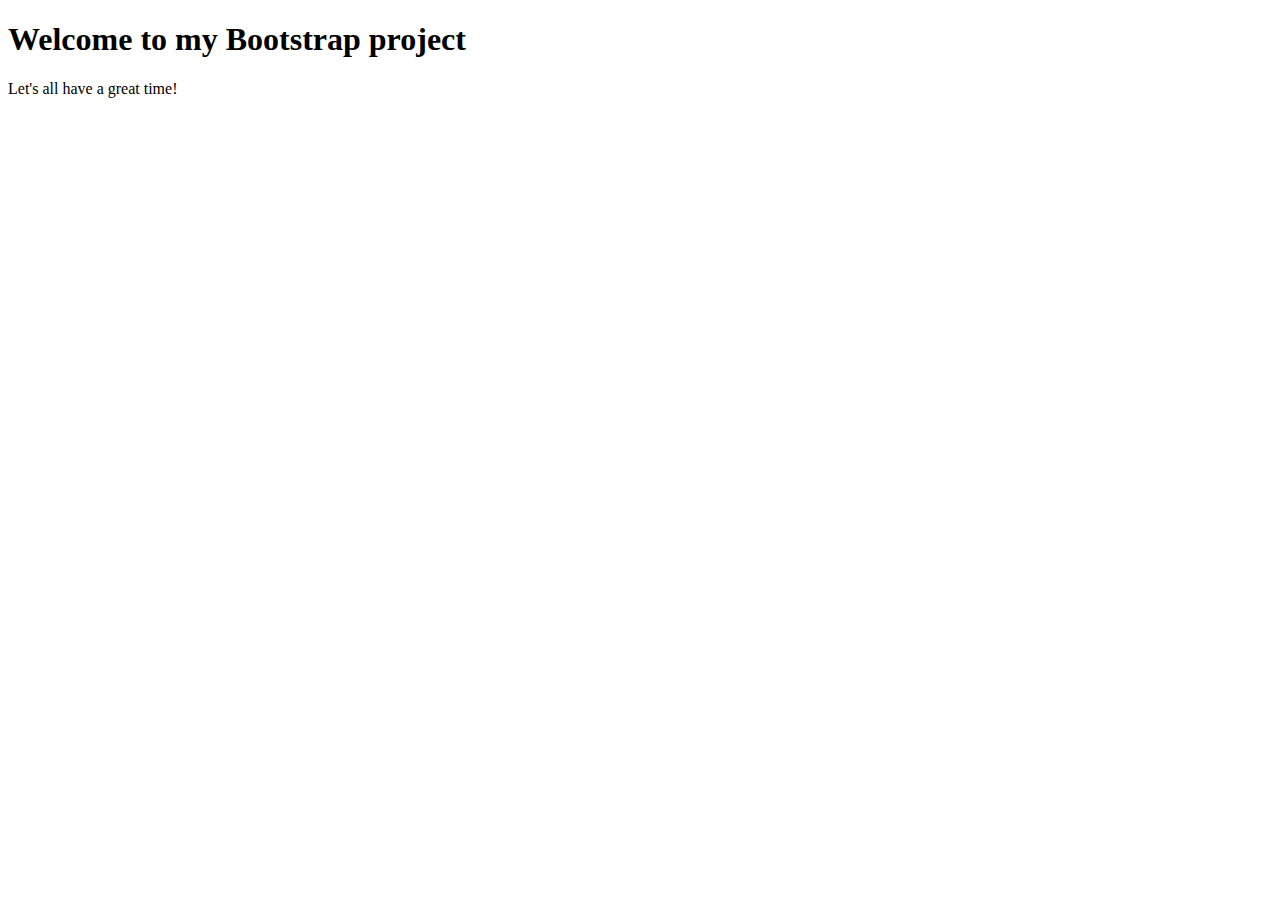
==== index.html @ 6d860e7c "Create index.html" ====
<!DOCTYPE html>
<html lang="en">
<head>
    <meta charset="UTF-8">
    <meta name="viewport" content="width=device-width, initial-scale=1.0">
    <meta http-equiv="X-UA-Compatible" content="ie=edge">
    <title>Cole's Bootstrap Project</title>
</head>
<body>
    <main>
        <h1>Welcome to my Bootstrap project</h1>
        <p>Let's all have a great time!</p>
    </main>
</body>
</html>
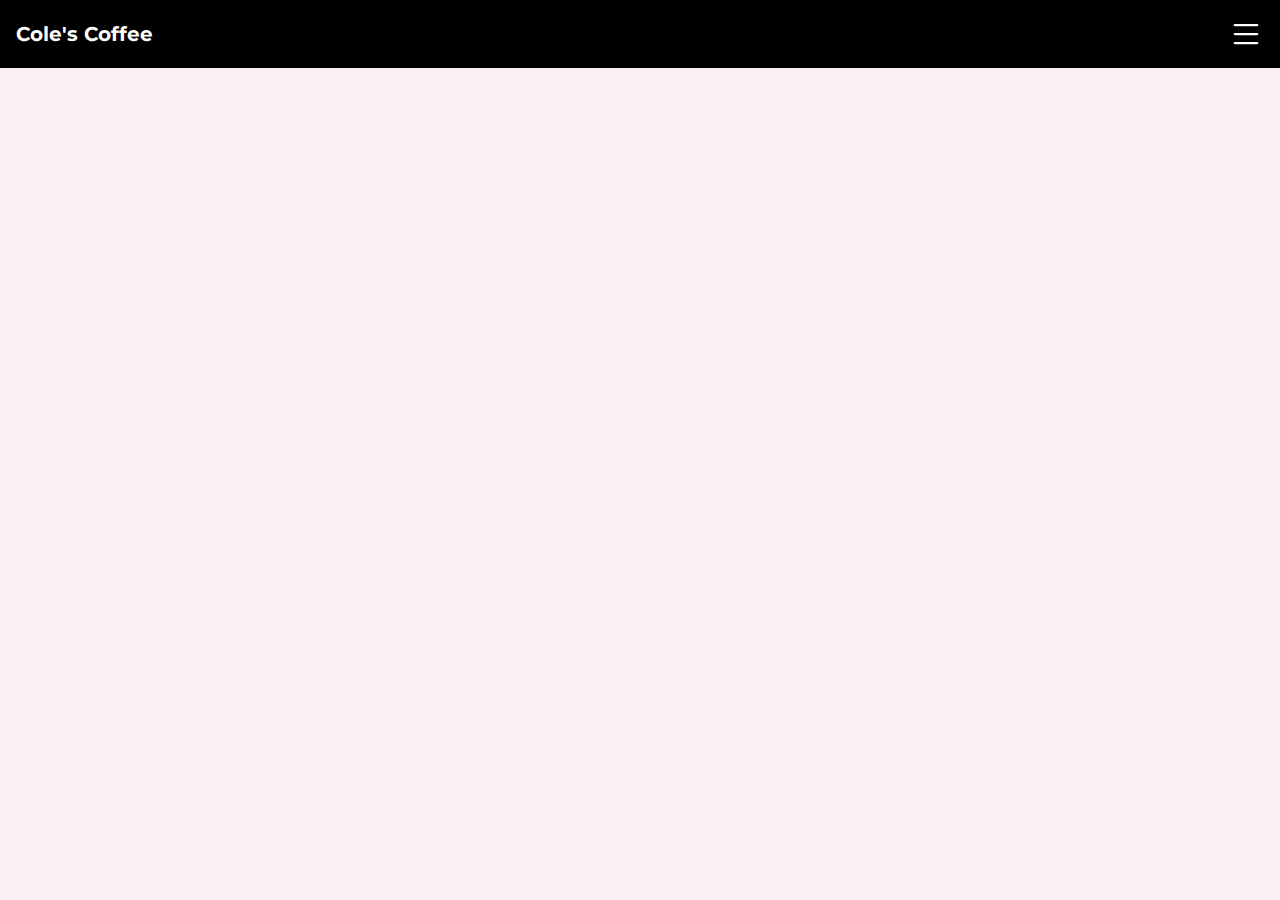
==== commit e4596692: "Getting started on tutorial. Header and navbar done" ====
--- a/index.html
+++ b/index.html
@@ -2,14 +2,95 @@
 <html lang="en">
 <head>
     <meta charset="UTF-8">
+    <meta http-equiv="X-UA-Compatible" content="ie=edge">
     <meta name="viewport" content="width=device-width, initial-scale=1.0">
-    <meta http-equiv="X-UA-Compatible" content="ie=edge">
-    <title>Cole's Bootstrap Project</title>
+    <title>Cole's Bootstrap Project "Gorilla Coffee Tutorial"</title>
+
+    <!--STOPPED VIDEO AT 42:39-->
+
+    <!--Main css file and Bootstrap file -->
+    <link href="https://cdn.jsdelivr.net/npm/bootstrap@5.3.3/dist/css/bootstrap.min.css" rel="stylesheet" integrity="sha384-QWTKZyjpPEjISv5WaRU9OFeRpok6YctnYmDr5pNlyT2bRjXh0JMhjY6hW+ALEwIH" crossorigin="anonymous">
+    <link rel="stylesheet" href="css/main.css" />
+
+    <!--Google fonts-->
+    <link rel="preconnect" href="https://fonts.googleapis.com">
+    <link rel="preconnect" href="https://fonts.gstatic.com" crossorigin>
+    <link href="https://fonts.googleapis.com/css2?family=Montserrat:ital,wght@0,100..900;1,100..900&display=swap" rel="stylesheet">
+
+    <!--Bootstrap icons-->
+    <link rel="stylesheet" href="https://cdn.jsdelivr.net/npm/bootstrap-icons@1.11.3/font/bootstrap-icons.min.css">
+
 </head>
 <body>
-    <main>
-        <h1>Welcome to my Bootstrap project</h1>
-        <p>Let's all have a great time!</p>
-    </main>
+    <header class="header p-3 position-absolute start-0 top-0 end-0" style="background-color: black;">
+        <div class="d-flex justify-content-between align-items-center">
+            <a href="/" class="text-decoration-none text-white fs-5 fw-bold">Cole's Coffee</a>
+
+            <div>
+                <button class="navbar-toggler text-white" type="button" data-bs-toggle="collapse" data-bs-target="#navbar" aria-controls="navbar" aria-expanded="false" aria-label="Toggle Navigation">
+                    <svg xmlns="http://www.w3.org/2000/svg" width="36" height="36" fill="currentColor" class="bi bi-list" viewBox="0 0 16 16">
+                        <path fill-rule="evenodd" d="M2.5 12a.5.5 0 0 1 .5-.5h10a.5.5 0 0 1 0 1H3a.5.5 0 0 1-.5-.5m0-4a.5.5 0 0 1 .5-.5h10a.5.5 0 0 1 0 1H3a.5.5 0 0 1-.5-.5m0-4a.5.5 0 0 1 .5-.5h10a.5.5 0 0 1 0 1H3a.5.5 0 0 1-.5-.5" />
+                    </svg>
+                </button>
+            </div>
+        </div>
+    </header>
+
+    <nav class="collapse navbar-collapse dropdown-nav" id="navbar">
+        
+        <div class="dropdown-nav__container container-xxl d-flex align-items-start align-items-md-center">
+            <div class="row align-items-start">
+                <div class="col-12 col-sm-4 mt-4">
+                    <a href="#" class="row text-decoration-none">
+                        <div class="col-2 col-sm-12 mb-4">
+                            <img src="img/1-coffe-flavour.jpg" alt="Coffee Flavor" class="img-fluid" width="553" height="746" loading="lazy" />
+                        </div>
+                        <div class="col-10">
+                            <h3>Amazing flavor!</h3>
+                            <p>Find out more about our amazing flavor!</p>
+                            <p>Learn More<i class="bi bi-arrow-right-short"></i></p>
+                        </div>
+                    </a>
+                </div>
+                <div class="col-12 col-sm-4 mt-4">
+                    <a href="#" class="row text-decoration-none">
+                        <div class="col-2 col-sm-12 mb-4">
+                            <img src="img/2-health-benefits.jpg" alt="Surprising Benefits" class="img-fluid" width="553" height="746" loading="lazy" />
+                        </div>
+                        <div class="col-10">
+                            <h3>Surprising Benefits!</h3>
+                            <p>Find out more about our surprising benefits!</p>
+                            <p>Learn More<i class="bi bi-arrow-right-short"></i></p>
+                        </div>
+                    </a>
+                </div>
+                <div class="col-12 col-sm-4 mt-4">
+                    <a href="#" class="row text-decoration-none">
+                        <div class="col-2 col-sm-12 mb-4">
+                            <img src="img/3-essential-nutrients.jpg" alt="Essential Nutrients" class="img-fluid" width="553" height="746" loading="lazy" />
+                        </div>
+                        <div class="col-10">
+                            <h3>Essential Nutrients!</h3>
+                            <p>Find out more about our essential nutrients!</p>
+                            <p>Learn More<i class="bi bi-arrow-right-short"></i></p>
+                        </div>
+                    </a>
+                </div>
+            </div>
+
+
+            <button class="navbar-toggler dropdown-nav__closeNavBtn" type="button" data-bs-toggle="collapse" data-bs-target="#navbar" aria-controls="navbar" aria-expanded="false" aria-label="Toggle Navigation">
+                <svg xmlns="http://www.w3.org/2000/svg" width="36" height="36" fill="currentColor" class="bi bi-x-lg" viewBox="0 0 16 16">
+                    <path d="M2.146 2.854a.5.5 0 1 1 .708-.708L8 7.293l5.146-5.147a.5.5 0 0 1 .708.708L8.707 8l5.147 5.146a.5.5 0 0 1-.708.708L8 8.707l-5.146 5.147a.5.5 0 0 1-.708-.708L7.293 8z" />
+                </svg>
+            </button>
+
+        </div>
+    </nav>
+
+    <!--30:38 in the video-->
+
+    <!--Bootstrap JS-->
+    <script src="https://cdn.jsdelivr.net/npm/bootstrap@5.3.3/dist/js/bootstrap.bundle.min.js" integrity="sha384-YvpcrYf0tY3lHB60NNkmXc5s9fDVZLESaAA55NDzOxhy9GkcIdslK1eN7N6jIeHz" crossorigin="anonymous"></script>
 </body>
 </html>--- a/css/main.css
+++ b/css/main.css
@@ -0,0 +1,35 @@
+:root {
+    --primary-color: #0a1118;
+    --primary-color-highlight: #233D54;
+    --bs-body-bg: #FBF0F6;
+    --bs-body-font-family: 'Montserrat', sans-serif;
+}
+
+.header {
+    z-index: 2;
+}
+
+#navbar {
+    position: fixed;
+    left: 0;
+    top: 0;
+    right: 0;
+    bottom: 0;
+    background-color: rgb(255, 247, 231);
+    z-index: 4;
+}
+
+.dropdown-nav__closeNavBtn {
+    position: absolute;
+    top: 20px;
+    right: 16px;
+    background-color: rgbA(255, 255, 255, 0.6);
+}
+
+.dropdown-nav__container {
+    height: 100vh;
+    padding: 0 1rem;
+}
+
+a { color: var(--primary-color); }
+a:hover { color: var(--primary-color); }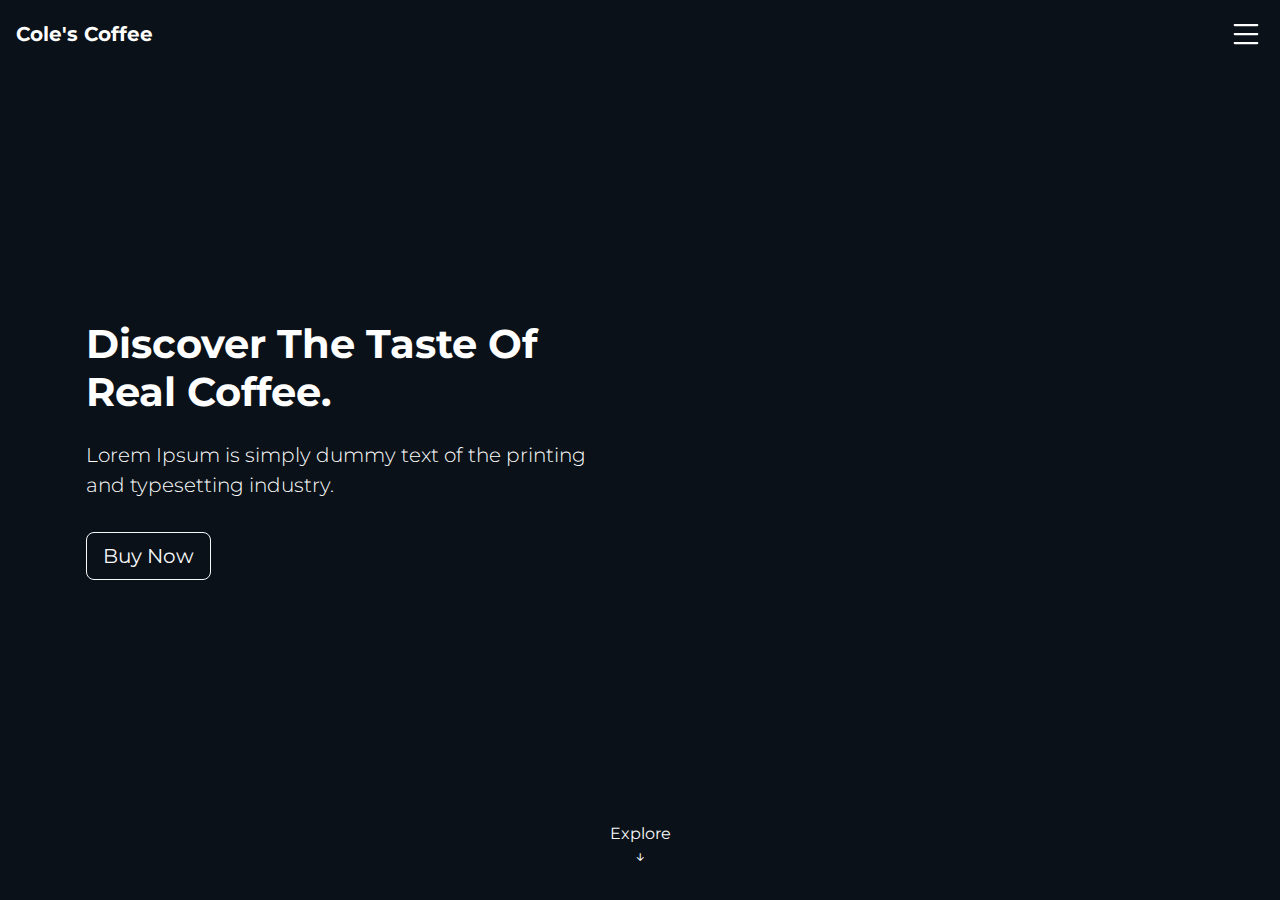
==== commit d21996fe: "Hero completed." ====
--- a/index.html
+++ b/index.html
@@ -6,7 +6,7 @@
     <meta name="viewport" content="width=device-width, initial-scale=1.0">
     <title>Cole's Bootstrap Project "Gorilla Coffee Tutorial"</title>
 
-    <!--STOPPED VIDEO AT 42:39-->
+    <!--STOPPED VIDEO AT 1:06:10-->
 
     <!--Main css file and Bootstrap file -->
     <link href="https://cdn.jsdelivr.net/npm/bootstrap@5.3.3/dist/css/bootstrap.min.css" rel="stylesheet" integrity="sha384-QWTKZyjpPEjISv5WaRU9OFeRpok6YctnYmDr5pNlyT2bRjXh0JMhjY6hW+ALEwIH" crossorigin="anonymous">
@@ -22,7 +22,8 @@
 
 </head>
 <body>
-    <header class="header p-3 position-absolute start-0 top-0 end-0" style="background-color: black;">
+    <!--Header start-->
+    <header class="header p-3 position-absolute start-0 top-0 end-0">
         <div class="d-flex justify-content-between align-items-center">
             <a href="/" class="text-decoration-none text-white fs-5 fw-bold">Cole's Coffee</a>
 
@@ -35,9 +36,10 @@
             </div>
         </div>
     </header>
+    <!--Header end-->
+    <!--Navbar start-->
+    <nav class="collapse navbar-collapse dropdown-nav" id="navbar">
 
-    <nav class="collapse navbar-collapse dropdown-nav" id="navbar">
-        
         <div class="dropdown-nav__container container-xxl d-flex align-items-start align-items-md-center">
             <div class="row align-items-start">
                 <div class="col-12 col-sm-4 mt-4">
@@ -87,9 +89,37 @@
 
         </div>
     </nav>
+    <!--Navbar end-->
+    <!--Hero start-->
+    <section class="hero">
 
-    <!--30:38 in the video-->
+        <div class="hero__overlay"></div>
 
+        <video playsinLine="playsinline" autoplay="autoplay" muted="muted" loop="loop" Loading="lazy" class="hero__video">
+            <source src="img/2675515-hd_1920_1080_30fps.mp4" type="video/mp4" />
+        </video>
+
+        <div class="hero__content h-100 container-custom position-relative">
+            <div class="d-flex h-100 align-items-center hero__content-width">
+                <div class="text-white">
+                    <h1 class="hero__heading fw-bold mb-4">Discover The Taste Of Real Coffee.</h1>
+                    <p class="lead mb-4">Lorem Ipsum is simply dummy text of the printing and typesetting industry.</p>
+                    <a href="#" class="mt-2 btn btn-lg btn-outline-light" role="button">Buy Now</a>
+                </div>
+            </div>
+        </div>
+
+        <a href="#scroll-down" class="hero__scroll-btn">
+            Explore <i class="bi bi-arrow-down-short"></i>
+        </a>
+
+    </section>
+
+    <a id="scroll-down"></a>
+
+
+
+    <!--Hero end-->
     <!--Bootstrap JS-->
     <script src="https://cdn.jsdelivr.net/npm/bootstrap@5.3.3/dist/js/bootstrap.bundle.min.js" integrity="sha384-YvpcrYf0tY3lHB60NNkmXc5s9fDVZLESaAA55NDzOxhy9GkcIdslK1eN7N6jIeHz" crossorigin="anonymous"></script>
 </body>
--- a/css/main.css
+++ b/css/main.css
@@ -3,6 +3,27 @@
     --primary-color-highlight: #233D54;
     --bs-body-bg: #FBF0F6;
     --bs-body-font-family: 'Montserrat', sans-serif;
+}
+
+html {scroll-behavior: smooth;}
+
+a { color: var(--primary-color); }
+a:hover { color: var(--primary-color); }
+
+.container-custom {
+    width: 100%;
+    padding: 0 1rem;
+    margin: 0 auto;
+}
+
+@media (min-width: 1200px) {
+    .container-custom { width: 1140px; }
+}
+@media (min-width: 1400px) {
+    .container-custom { width: 1340px; }
+}
+@media (min-width: 1600px) {
+    .container-custom { width: 1520px; }
 }
 
 .header {
@@ -31,5 +52,77 @@
     padding: 0 1rem;
 }
 
-a { color: var(--primary-color); }
-a:hover { color: var(--primary-color); }+.hero {
+    position: relative;
+    height: 100vh;
+    background-color: var(--primary-color);
+    overflow: hidden;
+}
+
+@media (min-width: 1400px) {
+    .hero__heading {
+        font-size: 3.2rem;
+    }
+}
+
+.hero__video {
+    position: absolute;
+    top: 50%;
+    left: 50%;
+    min-width: 100%;
+    min-height: 100%;
+    width: auto;
+    height: auto;
+    transform: translateX(-50%) translateY(-50%);
+}
+
+.hero__overlay {
+    position: absolute;
+    left: 0;
+    top: 0;
+    right: 0;
+    bottom: 0;
+    background-color: var(--primary-color);
+    opacity: 0.5;
+    z-index: 1;
+}
+
+.hero__content {
+    z-index: 1;
+}
+
+.hero__content-width {
+    max-width: 540px;
+}
+
+.hero__scroll-btn {
+    position: absolute;
+    left: 50%;
+    bottom: 30px;
+    transform: translateX(-50%);
+    z-index: 1;
+    color: var(--bs-light);
+    display: flex;
+    flex-direction: column;
+    align-items: center;
+    text-decoration: none;
+}
+
+.hero__scroll-btn:hover {
+    color: var(--bs-light);
+    opacity: 0.8;
+}
+
+.hero__scroll-btn .bi {
+    transition-delay: 0.8s;
+    animation: bounce 1s infinite alternate;
+}
+
+@keyframes bounce {
+    from {
+        transform: translateY(0px)
+    }
+    to {
+        transform: translateY(-10px);
+    }
+}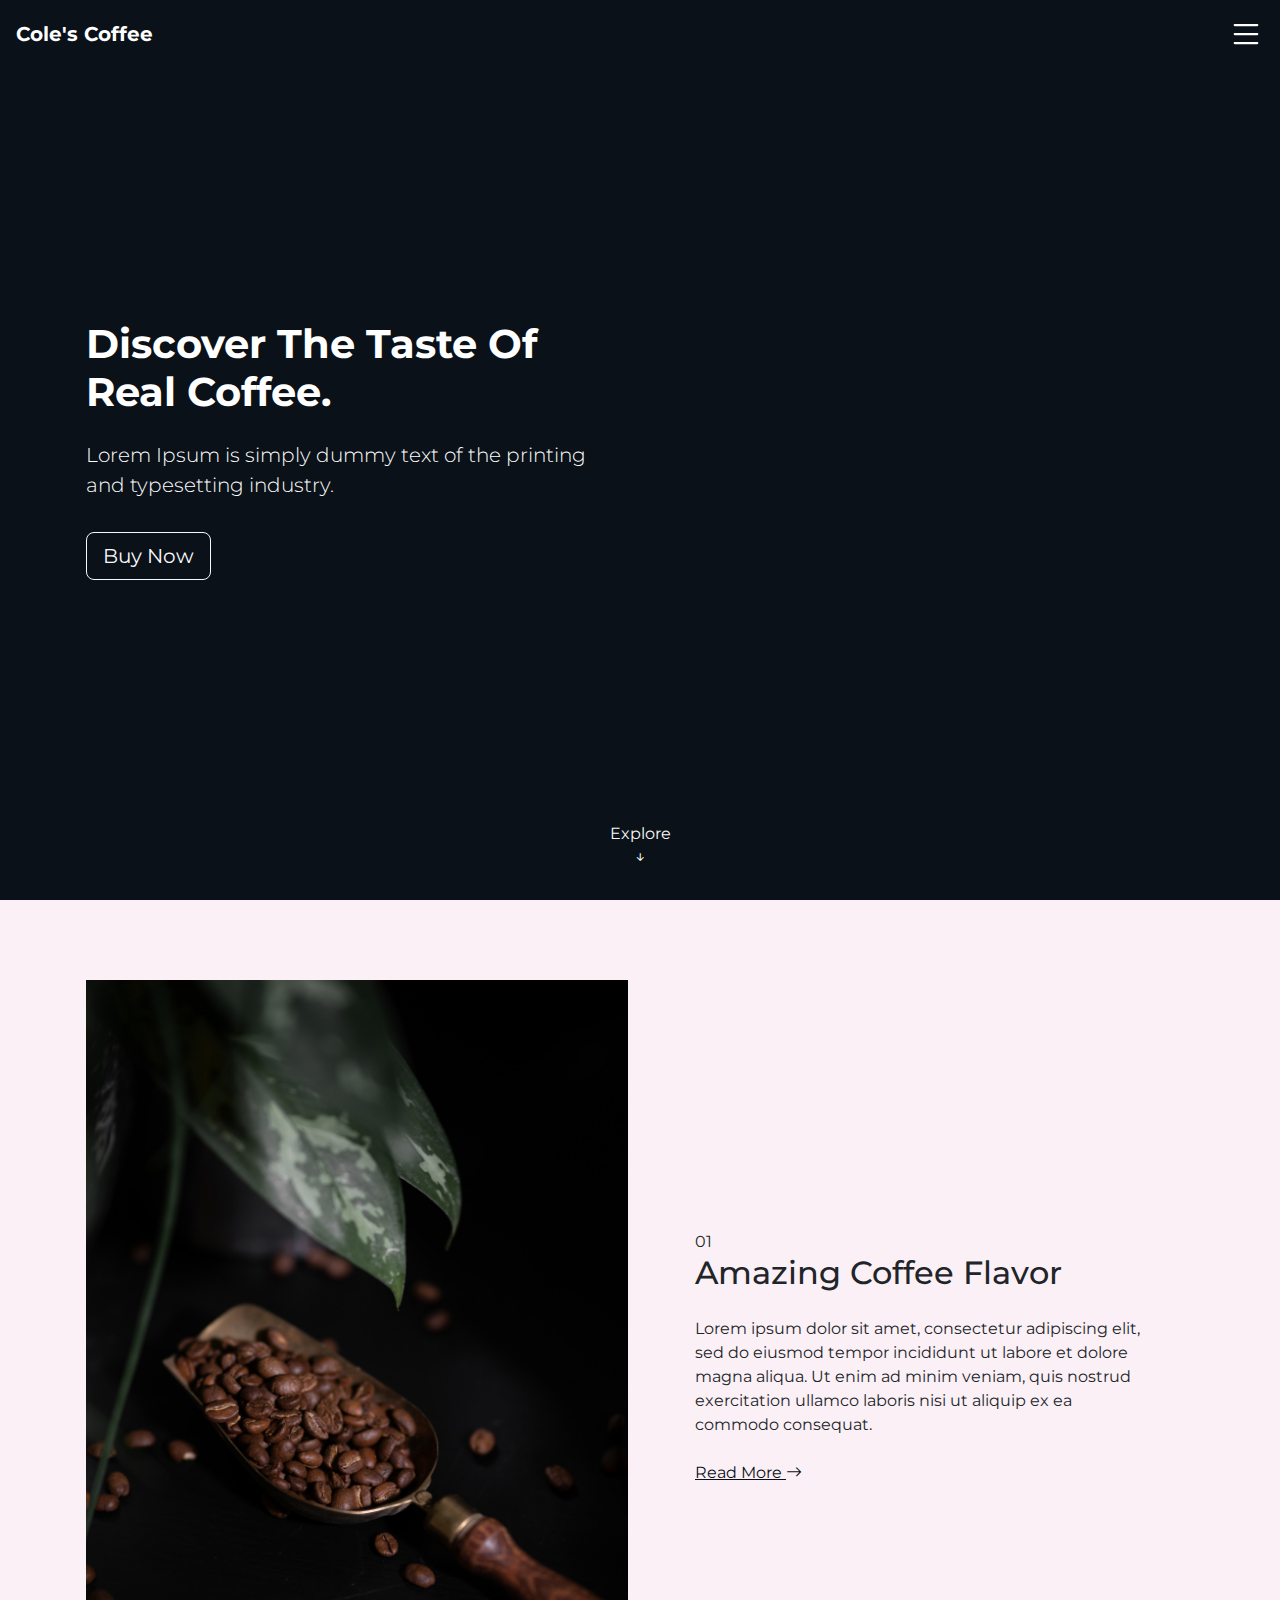
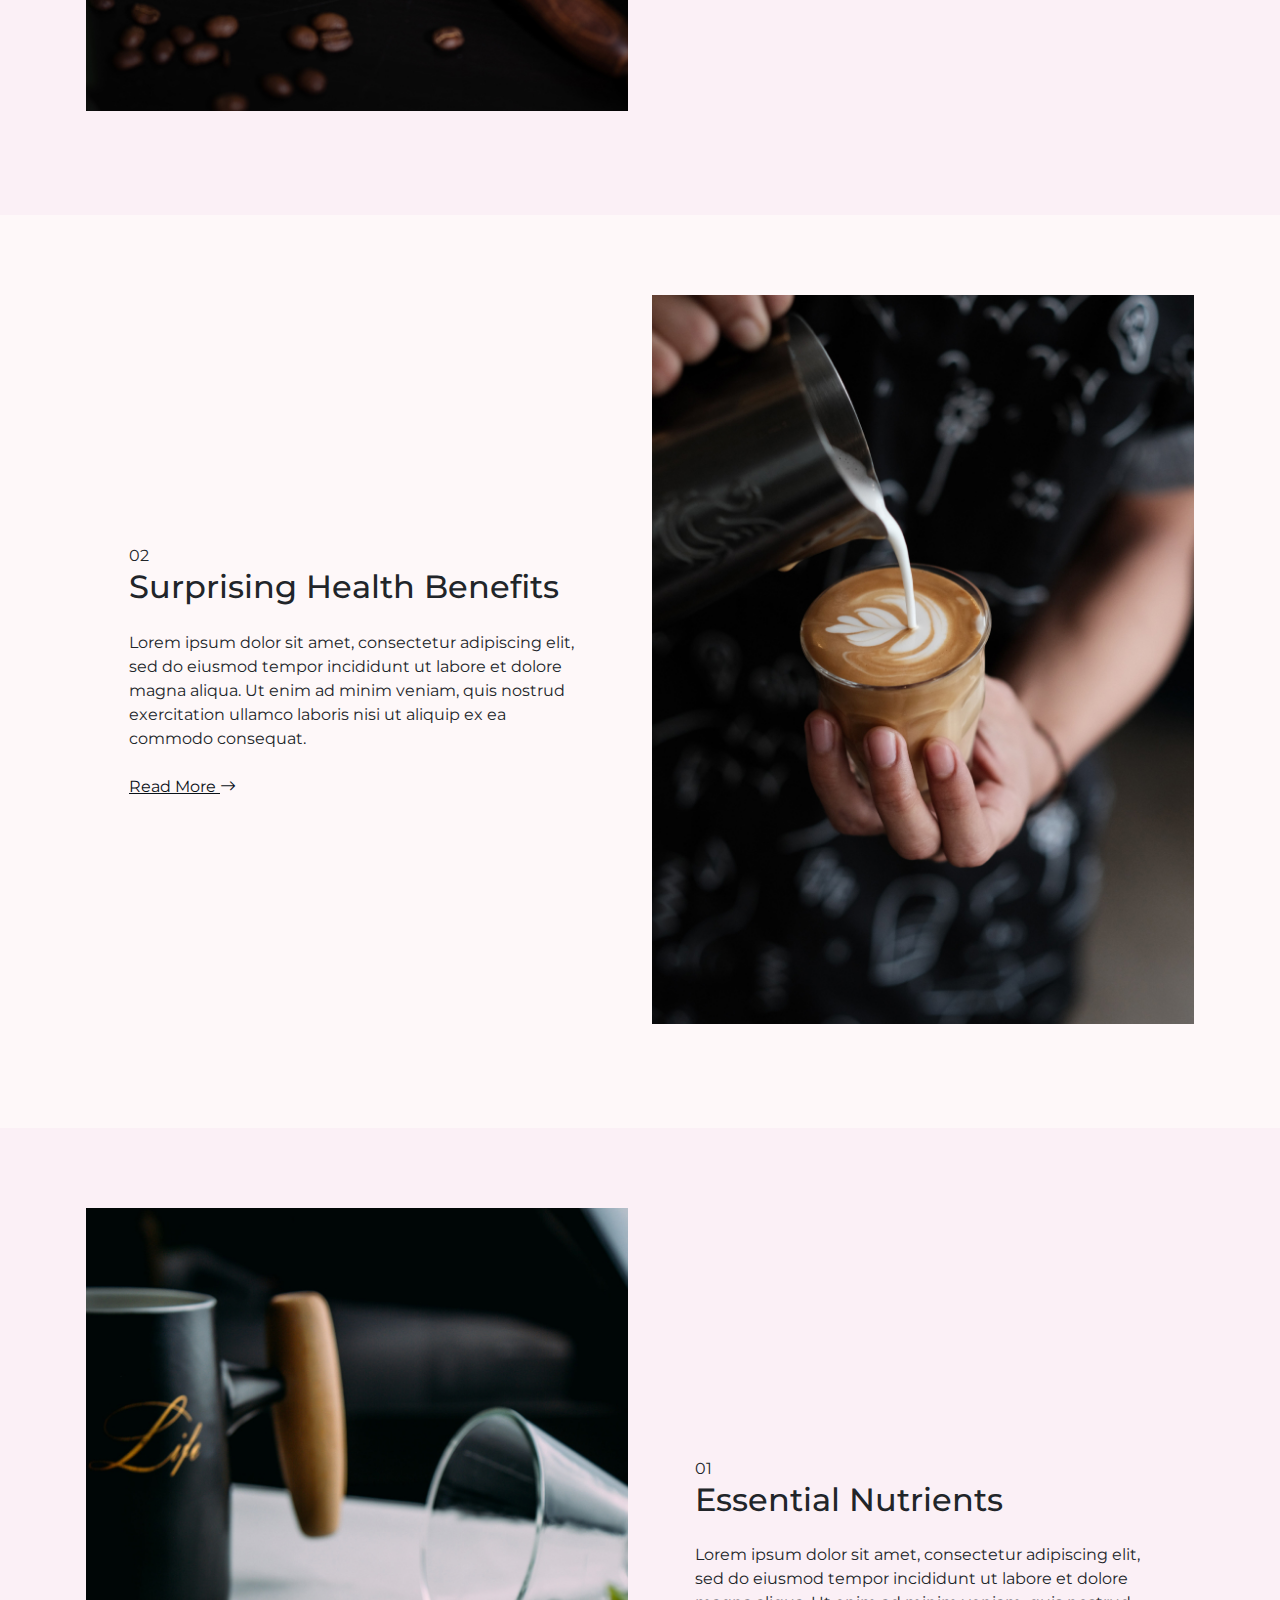
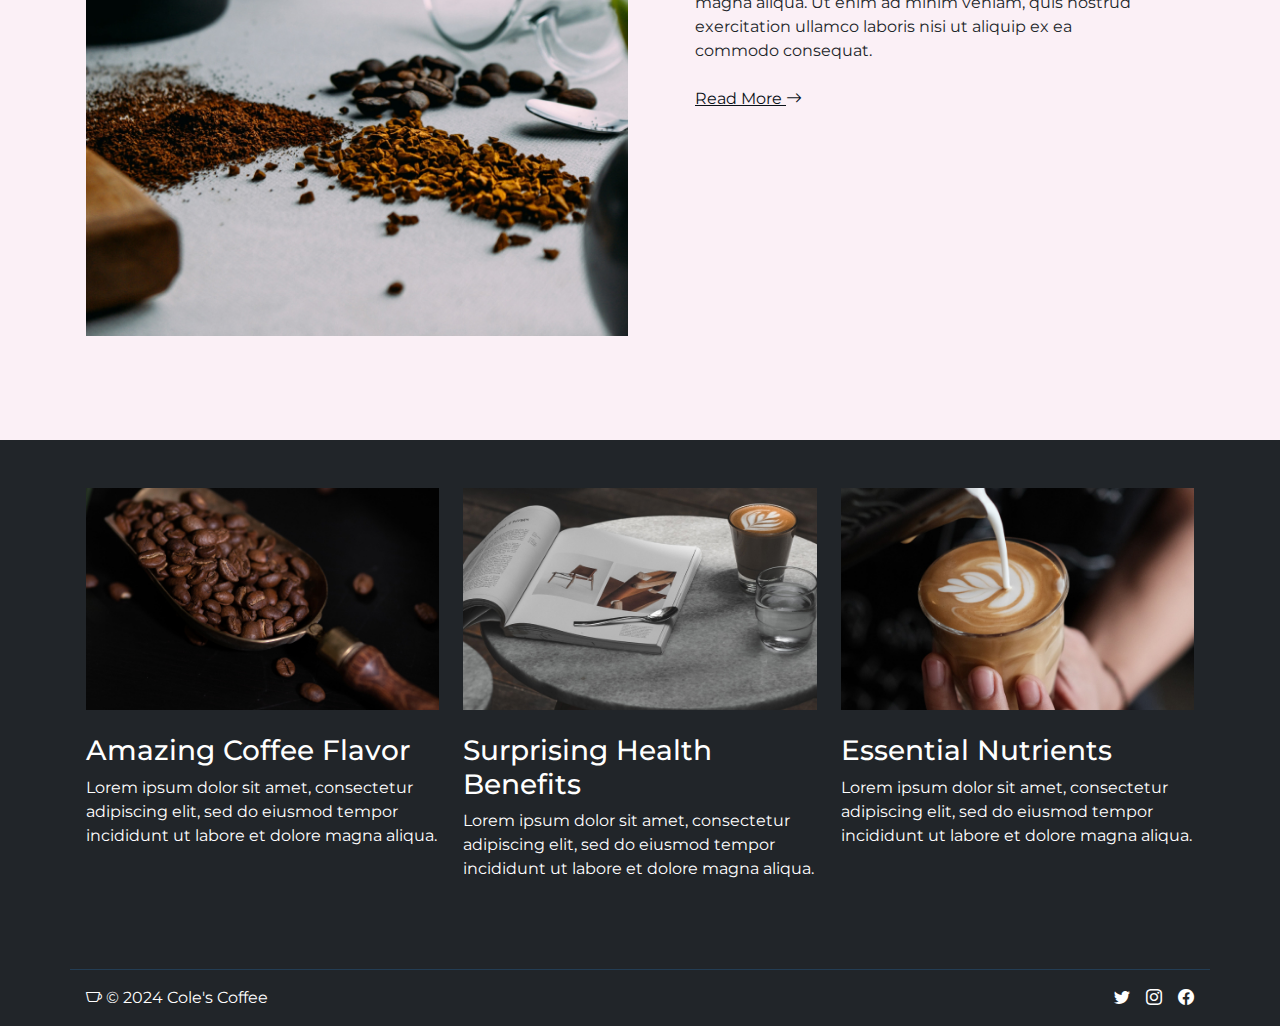
==== commit 5858feda: "Tutorial completed. Need to fix one bug in the navbar" ====
--- a/index.html
+++ b/index.html
@@ -114,12 +114,113 @@
         </a>
 
     </section>
+    <!--Hero end-->
 
     <a id="scroll-down"></a>
 
-
-
-    <!--Hero end-->
+    <!--Section 1 start-->
+    <section class="steps container-custom">
+        <div class="row">
+            <div class="col-12 col-sm-6 d-md-flex justify-content-md-ceneter">
+                <img src="img/1-coffe-flavour.jpg" alt="Coffee flavor" class="img-fluid pb-4 steps__section-thumbnail" width="553" height="746" loading="lazy" />
+            </div>
+
+            <div class="col-12 col-sm-6 align-self-center justify-content-md-ceneter">
+                <div class="steps__content-width">
+                    <span>01</span>
+                    <h1 class="h2 mb-4">Amazing Coffee Flavor</h1>
+                    <p class="mb-4">Lorem ipsum dolor sit amet, consectetur adipiscing elit, sed do eiusmod tempor incididunt ut labore et dolore magna aliqua. Ut enim ad minim veniam, quis nostrud exercitation ullamco laboris nisi ut aliquip ex ea commodo consequat.</p>
+                    <a href="#">Read More <i class="bi bi-arrow-right"></i></a>
+                </div>
+            </div>
+        </div>
+    </section>
+    <!--Section 1 end-->
+    <!--Section 2 start-->
+    <section class="steps steps--background">
+        <div class="container-custom">
+            <div class="row">
+                <div class="col-12 col-sm-6 d-md-flex justify-content-md-ceneter order-sm-1">
+                    <img src="img/2-health-benefits.jpg" alt="Surprising benefits" class="img-fluid pb-4 steps__section-thumbnail" width="553" height="746" loading="lazy" />
+                </div>
+
+                <div class="col-12 col-sm-6 align-self-center justify-content-md-ceneter">
+                    <div class="steps__content-width">
+                        <span>02</span>
+                        <h1 class="h2 mb-4">Surprising Health Benefits</h1>
+                        <p class="mb-4">Lorem ipsum dolor sit amet, consectetur adipiscing elit, sed do eiusmod tempor incididunt ut labore et dolore magna aliqua. Ut enim ad minim veniam, quis nostrud exercitation ullamco laboris nisi ut aliquip ex ea commodo consequat.</p>
+                        <a href="#">Read More <i class="bi bi-arrow-right"></i></a>
+                    </div>
+                </div>
+            </div>
+        </div>
+    </section>
+    <!--Section 2 end-->
+    <!--Section 3 start-->
+    <section class="steps container-custom">
+        <div class="row">
+            <div class="col-12 col-sm-6 d-md-flex justify-content-md-ceneter">
+                <img src="img/3-essential-nutrients.jpg" alt="Essential nutrients" class="img-fluid pb-4 steps__section-thumbnail" width="553" height="746" loading="lazy" />
+            </div>
+
+            <div class="col-12 col-sm-6 align-self-center justify-content-md-ceneter">
+                <div class="steps__content-width">
+                    <span>01</span>
+                    <h1 class="h2 mb-4">Essential Nutrients</h1>
+                    <p class="mb-4">Lorem ipsum dolor sit amet, consectetur adipiscing elit, sed do eiusmod tempor incididunt ut labore et dolore magna aliqua. Ut enim ad minim veniam, quis nostrud exercitation ullamco laboris nisi ut aliquip ex ea commodo consequat.</p>
+                    <a href="#">Read More <i class="bi bi-arrow-right"></i></a>
+                </div>
+            </div>
+        </div>
+    </section>
+    <!--Section 3 end-->
+
+    <!--Section with 3 columns start-->
+    <section class="bg-dark text-white py-4">
+        <div class="container-custom my-4">
+            <div class="row">
+                <div class="col-12 col-sm-4 mb-4">
+                    <img src="img/1-coffee-flavour-small.jpg" class="mb-4 img-fluid" alt="Coffee flavor" width="441" height="248" loading="lazy" />
+                    <h3>Amazing Coffee Flavor</h3>
+                    <p>Lorem ipsum dolor sit amet, consectetur adipiscing elit, sed do eiusmod tempor incididunt ut labore et dolore magna aliqua.</p>
+                </div>
+
+                <div class="col-12 col-sm-4 mb-4">
+                    <img src="img/2-health-benefits-small.jpg" class="mb-4 img-fluid" alt="Health benefits" width="441" height="248" loading="lazy" />
+                    <h3>Surprising Health Benefits</h3>
+                    <p>Lorem ipsum dolor sit amet, consectetur adipiscing elit, sed do eiusmod tempor incididunt ut labore et dolore magna aliqua.</p>
+                </div>
+
+                <div class="col-12 col-sm-4 mb-4">
+                    <img src="img/3-essential-nutrients-small.jpg" class="mb-4 img-fluid" alt="Essential nutrients" width="441" height="248" loading="lazy" />
+                    <h3>Essential Nutrients</h3>
+                    <p>Lorem ipsum dolor sit amet, consectetur adipiscing elit, sed do eiusmod tempor incididunt ut labore et dolore magna aliqua.</p>
+                </div>
+            </div>
+        </div>
+    </section>
+    <!--Section with 3 columns end-->
+
+    <!--Footer start-->
+
+    <footer class="footer bg-dark text-white">
+        <div class="container-custom d-flex justify-content-between align-items-center py-3 border-highlight">
+            <div class="col-md-4 d-flex align-items-center">
+                <a href="/" class="me-2 text-white text-decoration-none">
+                    <i class="bi bi-cup"></i>
+                    <span>&copy; 2024 Cole's Coffee</span>
+                </a>
+            </div>
+            <ul class="nav col-md-4 justify-content-end list-unstyled d-flex text-white">
+                <li class="ms-3 "><a class="text-white" href="#"><i class="bi bi-twitter"></i></a></li>
+                <li class="ms-3"><a class="text-white" href="#"><i class="bi bi-instagram"></i></a></li>
+                <li class="ms-3"><a class="text-white" href="#"><i class="bi bi-facebook"></i></a></li>
+            </ul>
+        </div>
+    </footer>
+
+    <!--Footer end-->
+
     <!--Bootstrap JS-->
     <script src="https://cdn.jsdelivr.net/npm/bootstrap@5.3.3/dist/js/bootstrap.bundle.min.js" integrity="sha384-YvpcrYf0tY3lHB60NNkmXc5s9fDVZLESaAA55NDzOxhy9GkcIdslK1eN7N6jIeHz" crossorigin="anonymous"></script>
 </body>
--- a/css/main.css
+++ b/css/main.css
@@ -125,4 +125,39 @@
     to {
         transform: translateY(-10px);
     }
+}
+
+.steps {
+    padding-top: 40px;
+    padding-bottom: 40px;
+}
+
+.steps__section-thumbnail {
+    height: 240px;
+    object-fit: cover;
+    margin: 0 auto;
+}
+
+.steps__content-width {
+    max-width: 456px;
+    margin: 0 auto;
+}
+
+.steps--background {
+    background-color: #FEF8F9;
+}
+
+@media (min-width: 544px){
+    .steps {
+        padding-top: 80px;
+        padding-bottom: 80px;
+    }
+
+    .steps__section-thumbnail {
+        height: auto;
+    }
+}
+
+.footer .border-highlight {
+    border-top: 1px solid var(--primary-color-highlight);
 }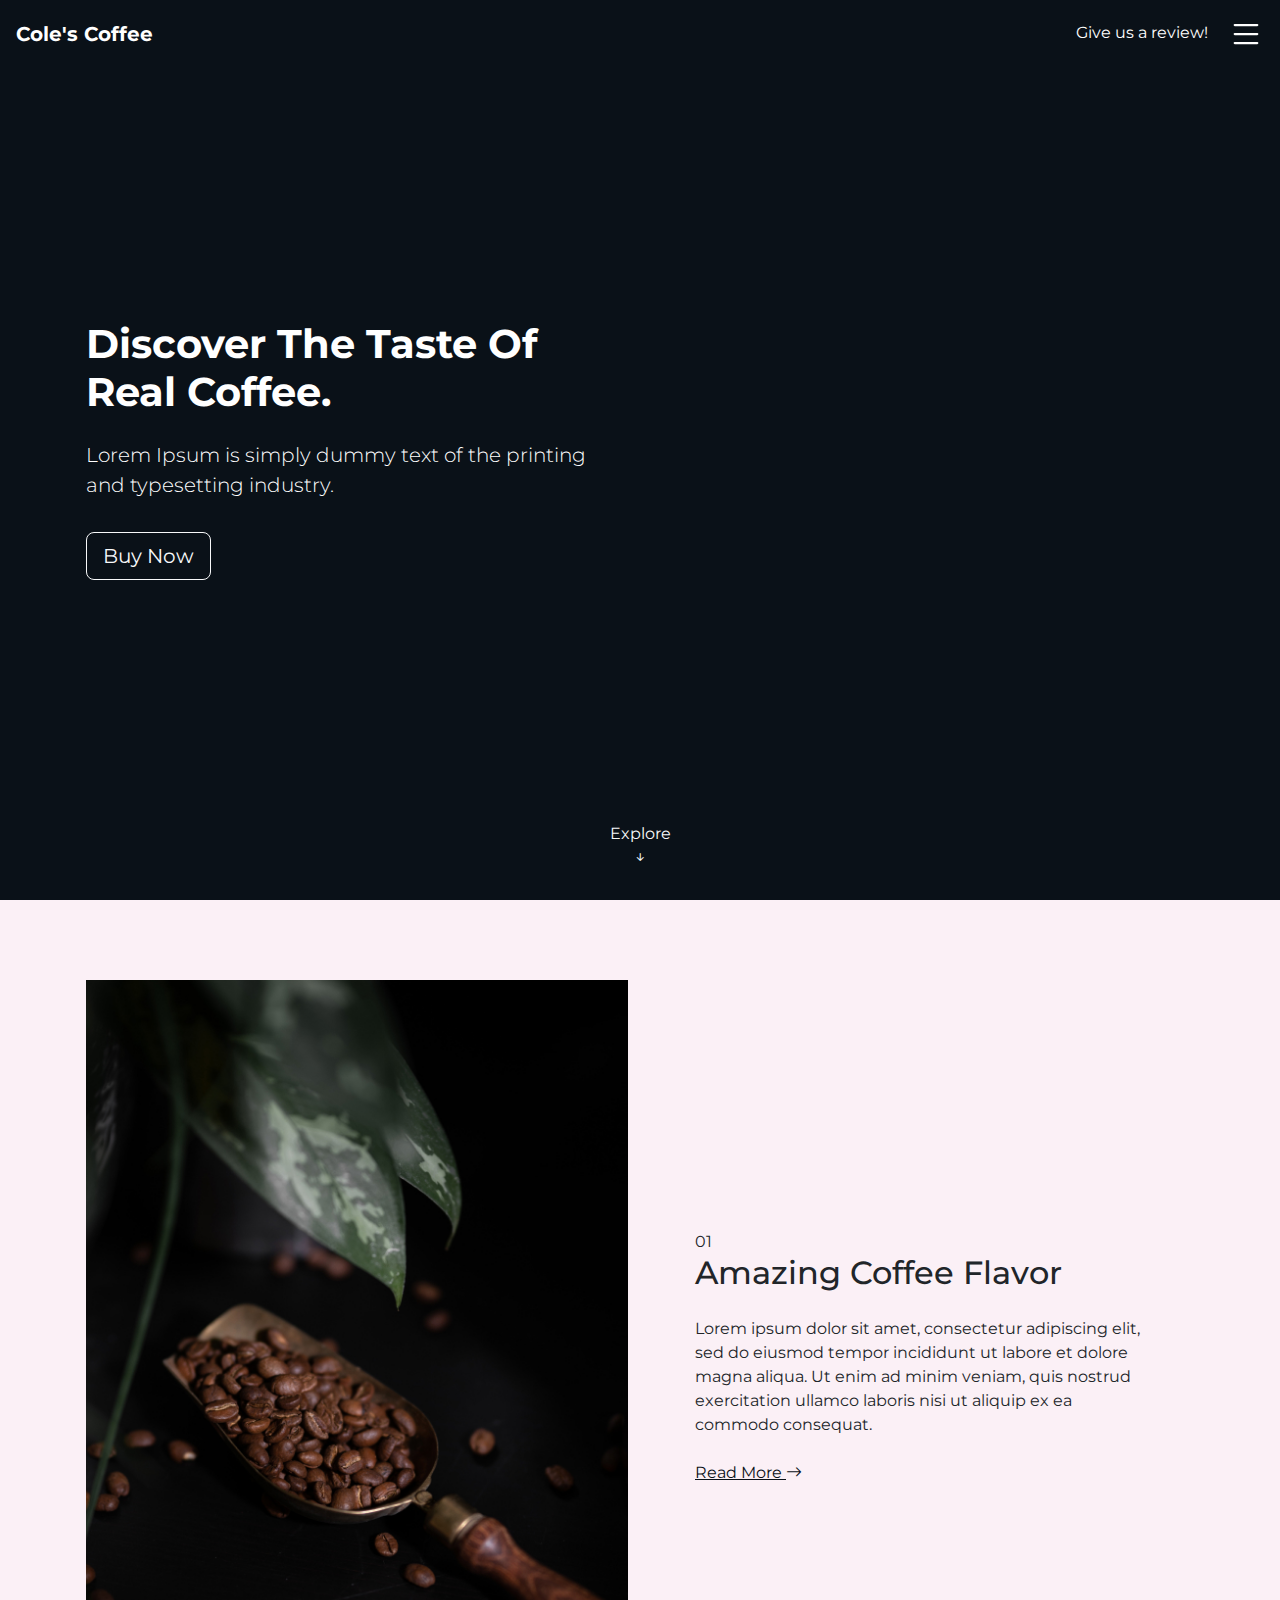
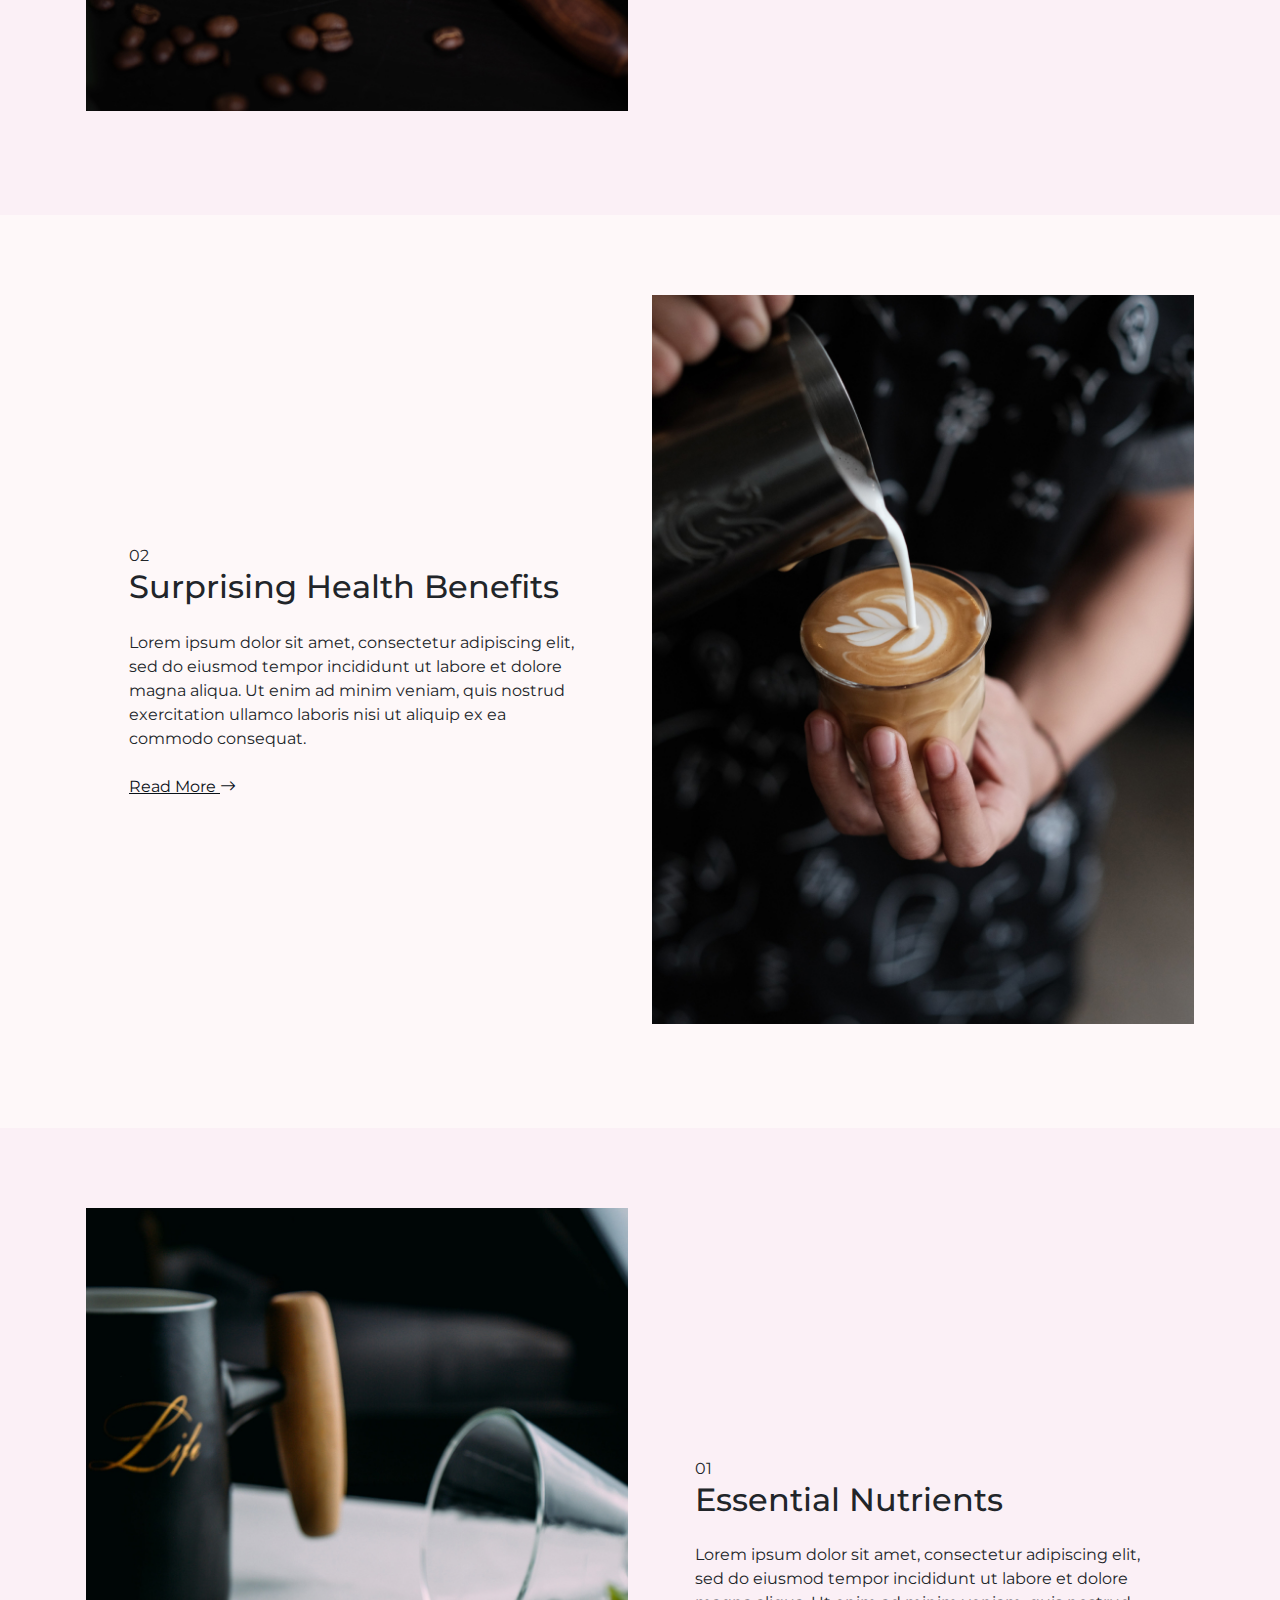
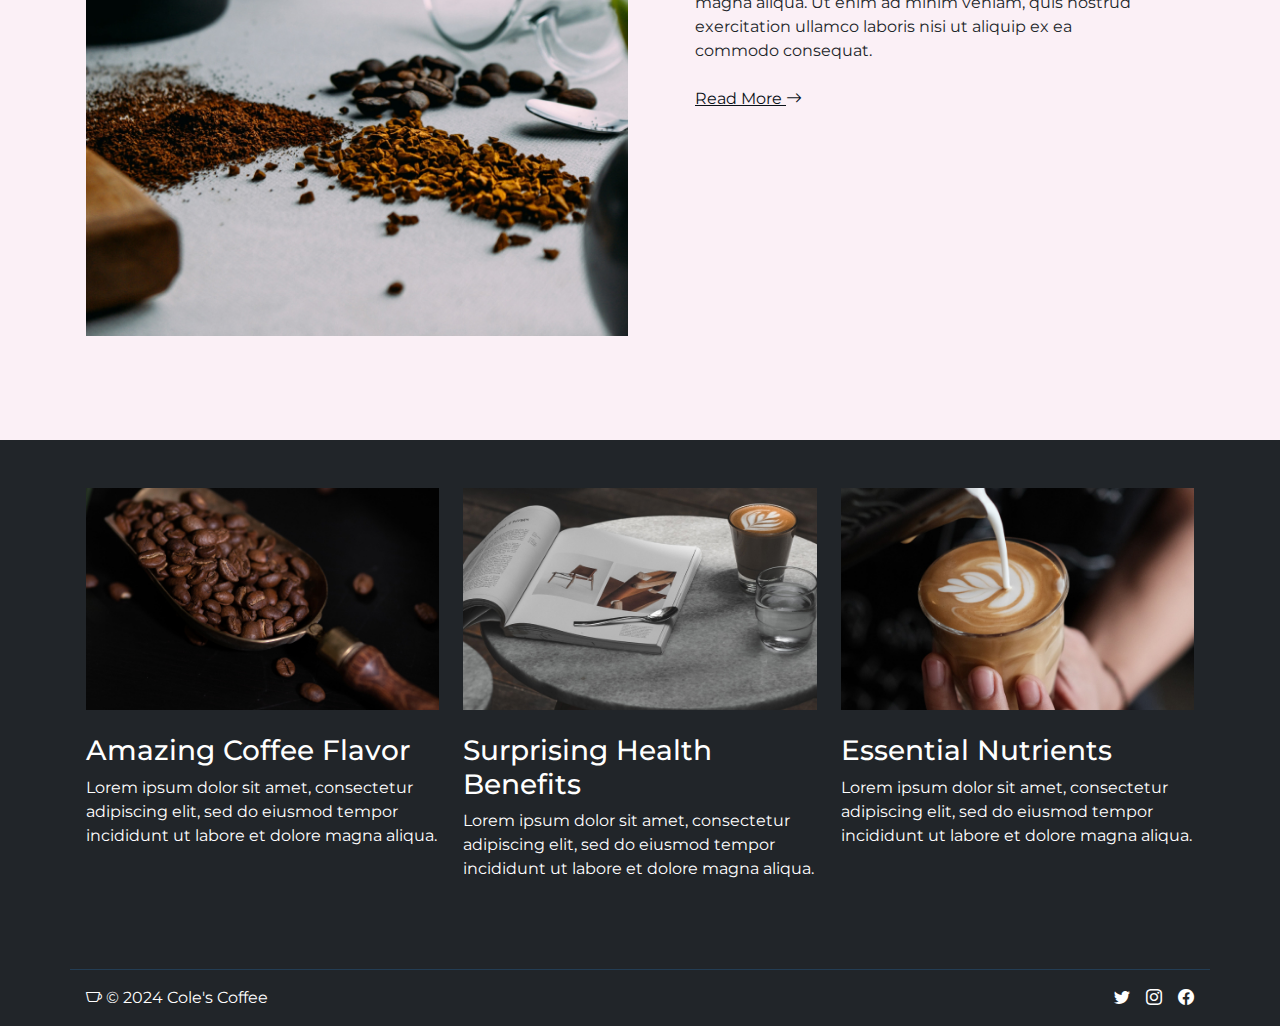
==== commit 0979717e: "Added review section with forms" ====
--- a/index.html
+++ b/index.html
@@ -6,8 +6,6 @@
     <meta name="viewport" content="width=device-width, initial-scale=1.0">
     <title>Cole's Bootstrap Project "Gorilla Coffee Tutorial"</title>
 
-    <!--STOPPED VIDEO AT 1:06:10-->
-
     <!--Main css file and Bootstrap file -->
     <link href="https://cdn.jsdelivr.net/npm/bootstrap@5.3.3/dist/css/bootstrap.min.css" rel="stylesheet" integrity="sha384-QWTKZyjpPEjISv5WaRU9OFeRpok6YctnYmDr5pNlyT2bRjXh0JMhjY6hW+ALEwIH" crossorigin="anonymous">
     <link rel="stylesheet" href="css/main.css" />
@@ -25,9 +23,9 @@
     <!--Header start-->
     <header class="header p-3 position-absolute start-0 top-0 end-0">
         <div class="d-flex justify-content-between align-items-center">
-            <a href="/" class="text-decoration-none text-white fs-5 fw-bold">Cole's Coffee</a>
-
+            <a href="#" class="text-decoration-none text-white fs-5 fw-bold">Cole's Coffee</a>
             <div>
+                <a href="review.html" class="review-link text-decoration-none text-white me-3">Give us a review!</a>
                 <button class="navbar-toggler text-white" type="button" data-bs-toggle="collapse" data-bs-target="#navbar" aria-controls="navbar" aria-expanded="false" aria-label="Toggle Navigation">
                     <svg xmlns="http://www.w3.org/2000/svg" width="36" height="36" fill="currentColor" class="bi bi-list" viewBox="0 0 16 16">
                         <path fill-rule="evenodd" d="M2.5 12a.5.5 0 0 1 .5-.5h10a.5.5 0 0 1 0 1H3a.5.5 0 0 1-.5-.5m0-4a.5.5 0 0 1 .5-.5h10a.5.5 0 0 1 0 1H3a.5.5 0 0 1-.5-.5m0-4a.5.5 0 0 1 .5-.5h10a.5.5 0 0 1 0 1H3a.5.5 0 0 1-.5-.5" />
@@ -79,7 +77,6 @@
                     </a>
                 </div>
             </div>
-
 
             <button class="navbar-toggler dropdown-nav__closeNavBtn" type="button" data-bs-toggle="collapse" data-bs-target="#navbar" aria-controls="navbar" aria-expanded="false" aria-label="Toggle Navigation">
                 <svg xmlns="http://www.w3.org/2000/svg" width="36" height="36" fill="currentColor" class="bi bi-x-lg" viewBox="0 0 16 16">
--- a/css/main.css
+++ b/css/main.css
@@ -28,6 +28,10 @@
 
 .header {
     z-index: 2;
+}
+
+.review-link:hover {
+    opacity: 70%;
 }
 
 #navbar {
@@ -160,4 +164,40 @@
 
 .footer .border-highlight {
     border-top: 1px solid var(--primary-color-highlight);
+}
+
+.container-review {
+    position: relative;
+    height: 100vh;
+    background-color: var(--primary-color);
+}
+
+.custom-card {
+    position: absolute;
+    top: 50%;
+    left: 50%;
+    transform: translate(-50%, -50%);
+    width: 50%;
+    justify-content: center;
+    align-content: center;
+    border: 0px black;
+    z-index: 1;
+    --bs-card-border-width: 0px;
+}
+
+.custom-inner-card {
+    --bs-card-border-width: 0px;
+}
+
+.card-header {
+    background-color: var(--primary-color-highlight);
+}
+
+.review-submit {
+    background-color: var(--primary-color-highlight);
+}
+
+.review-submit:hover {
+    background-color: var(--primary-color-highlight);
+    opacity: 70%;
 }